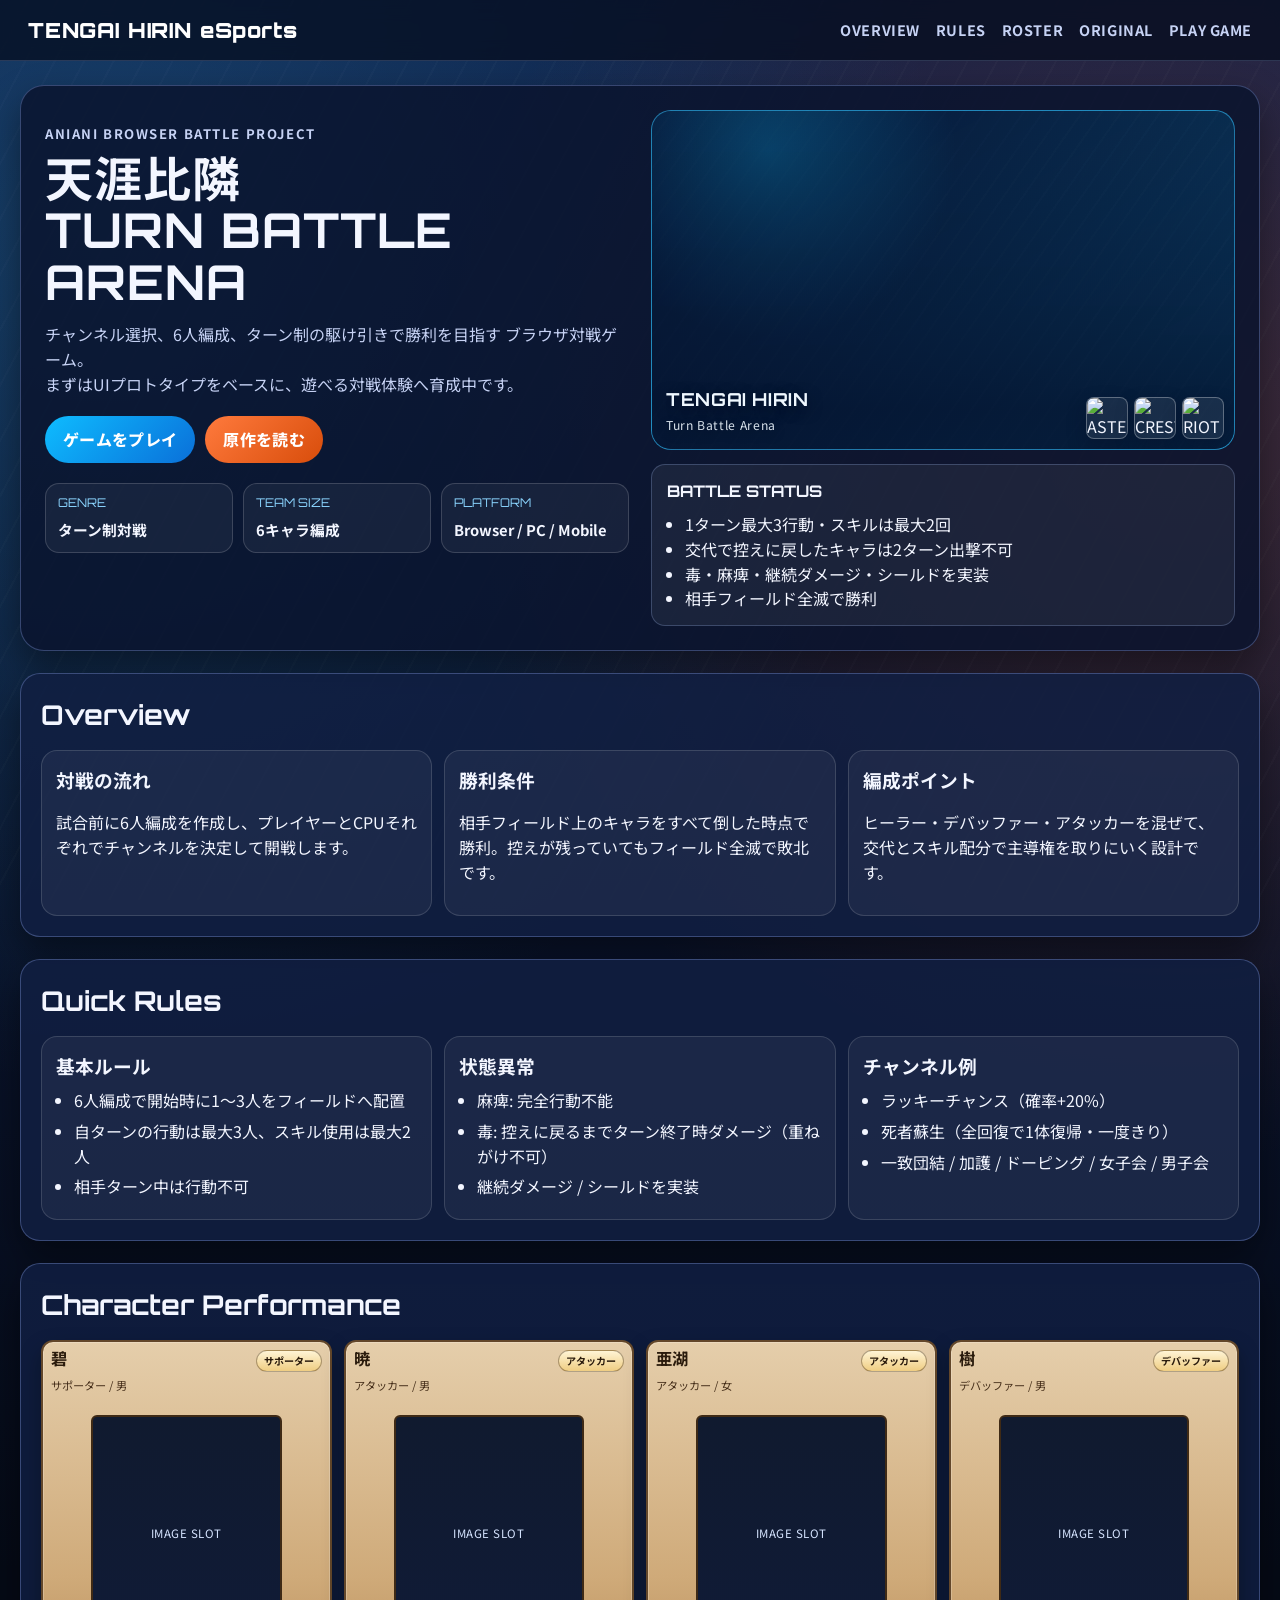
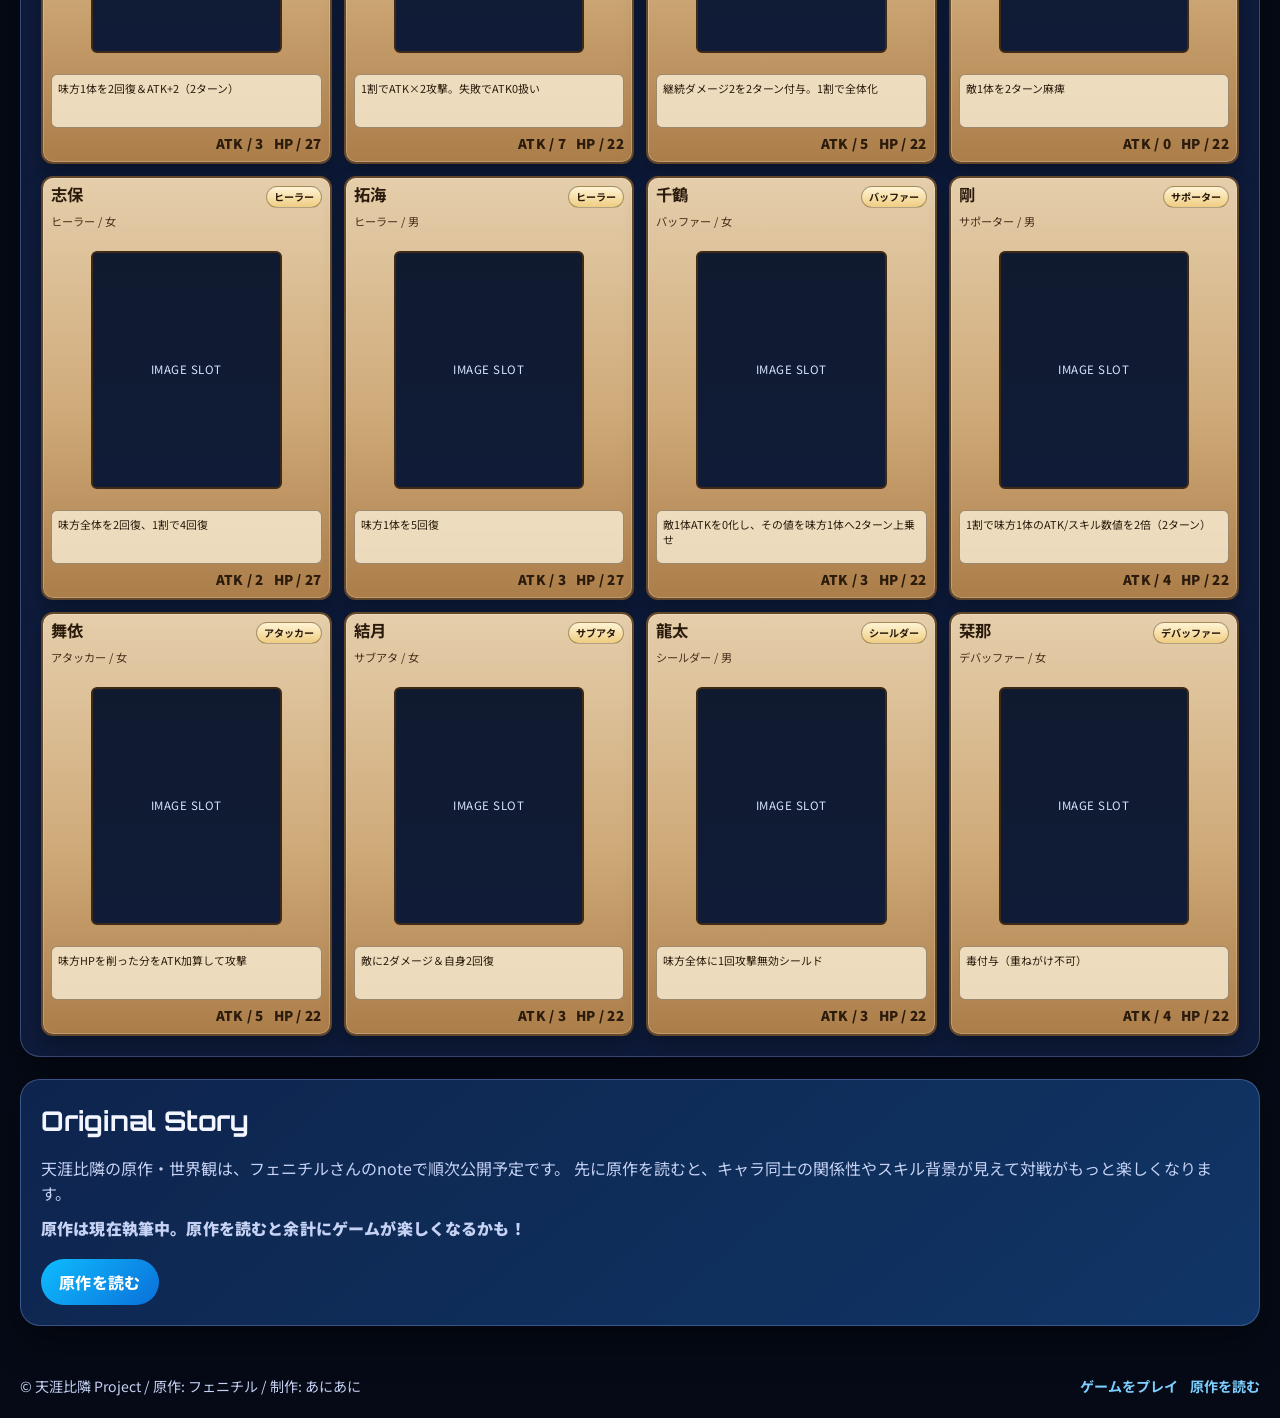
==== index.html @ b8714d67 "Add files via upload" ====
<!doctype html>
<html lang="ja">
  <head>
    <meta charset="UTF-8" />
    <meta name="viewport" content="width=device-width, initial-scale=1.0" />
    <title>天涯比隣 eSports | 公式ホームページ</title>
    <meta
      name="description"
      content="フェニチルさん原作、あにあに制作『天涯比隣』のブラウザ対戦ゲーム。ルール・キャラ性能・ゲームリンク・原作導線を掲載。"
    />
    <link rel="preconnect" href="https://fonts.googleapis.com" />
    <link rel="preconnect" href="https://fonts.gstatic.com" crossorigin />
    <link
      href="https://fonts.googleapis.com/css2?family=Orbitron:wght@500;700;900&family=Noto+Sans+JP:wght@400;500;700;900&display=swap"
      rel="stylesheet"
    />
    <link rel="stylesheet" href="home.css" />
  </head>
  <body>
    <div class="site-bg"></div>

    <header class="site-header">
      <a class="brand" href="#top">TENGAI HIRIN eSports</a>
      <nav class="main-nav">
        <a href="#overview">OVERVIEW</a>
        <a href="#rules">RULES</a>
        <a href="#roster">ROSTER</a>
        <a href="#origin">ORIGINAL</a>
        <a href="game.html">PLAY GAME</a>
      </nav>
    </header>

    <main id="top">
      <section class="hero">
        <div class="hero-copy">
          <p class="hero-kicker">ANIANI BROWSER BATTLE PROJECT</p>
          <h1>天涯比隣<br />TURN BATTLE ARENA</h1>
          <p>
            チャンネル選択、6人編成、ターン制の駆け引きで勝利を目指す
            ブラウザ対戦ゲーム。
            <br />
            まずはUIプロトタイプをベースに、遊べる対戦体験へ育成中です。
          </p>

          <div class="hero-actions">
            <a class="btn btn-main" href="game.html">ゲームをプレイ</a>
            <a class="btn btn-sub" href="https://note.com/jz_fenichil" target="_blank" rel="noopener noreferrer">原作を読む</a>
          </div>

          <dl class="quick-spec">
            <div>
              <dt>GENRE</dt>
              <dd>ターン制対戦</dd>
            </div>
            <div>
              <dt>TEAM SIZE</dt>
              <dd>6キャラ編成</dd>
            </div>
            <div>
              <dt>PLATFORM</dt>
              <dd>Browser / PC / Mobile</dd>
            </div>
          </dl>
        </div>

        <div class="hero-visual">
          <div class="hero-frame">
            <div class="hero-placeholder">KEY VISUAL SLOT</div>
          </div>
          <div class="hero-side-card">
            <h2>BATTLE STATUS</h2>
            <ul>
              <li>1ターン最大3行動・スキルは最大2回</li>
              <li>交代で控えに戻したキャラは2ターン出撃不可</li>
              <li>毒・麻痺・継続ダメージ・シールドを実装</li>
              <li>相手フィールド全滅で勝利</li>
            </ul>
          </div>
        </div>
      </section>

      <section id="overview" class="panel">
        <h2>Overview</h2>
        <div class="overview-grid">
          <article>
            <h3>対戦の流れ</h3>
            <p>試合前に6人編成を作成し、プレイヤーとCPUそれぞれでチャンネルを決定して開戦します。</p>
          </article>
          <article>
            <h3>勝利条件</h3>
            <p>相手フィールド上のキャラをすべて倒した時点で勝利。控えが残っていてもフィールド全滅で敗北です。</p>
          </article>
          <article>
            <h3>編成ポイント</h3>
            <p>ヒーラー・デバッファー・アタッカーを混ぜて、交代とスキル配分で主導権を取りにいく設計です。</p>
          </article>
        </div>
      </section>

      <section id="rules" class="panel">
        <h2>Quick Rules</h2>
        <div class="rules-grid">
          <article class="rule-card">
            <h3>基本ルール</h3>
            <ul>
              <li>6人編成で開始時に1〜3人をフィールドへ配置</li>
              <li>自ターンの行動は最大3人、スキル使用は最大2人</li>
              <li>相手ターン中は行動不可</li>
            </ul>
          </article>
          <article class="rule-card">
            <h3>状態異常</h3>
            <ul>
              <li>麻痺: 完全行動不能</li>
              <li>毒: 控えに戻るまでターン終了時ダメージ（重ねがけ不可）</li>
              <li>継続ダメージ / シールドを実装</li>
            </ul>
          </article>
          <article class="rule-card">
            <h3>チャンネル例</h3>
            <ul>
              <li>ラッキーチャンス（確率+20%）</li>
              <li>死者蘇生（全回復で1体復帰・一度きり）</li>
              <li>一致団結 / 加護 / ドーピング / 女子会 / 男子会</li>
            </ul>
          </article>
        </div>
      </section>

      <section id="roster" class="panel">
        <h2>Character Performance</h2>
        <div id="rosterGrid" class="roster-grid"></div>
      </section>

      <section id="origin" class="panel origin-panel">
        <h2>Original Story</h2>
        <p>
          天涯比隣の原作・世界観は、フェニチルさんのnoteで順次公開予定です。
          先に原作を読むと、キャラ同士の関係性やスキル背景が見えて対戦がもっと楽しくなります。
        </p>
        <p class="origin-catch">
          原作は現在執筆中。原作を読むと余計にゲームが楽しくなるかも！
        </p>
        <a class="btn btn-main origin-btn" href="https://note.com/jz_fenichil" target="_blank" rel="noopener noreferrer">原作を読む</a>
      </section>
    </main>

    <footer class="site-footer">
      <p>© 天涯比隣 Project / 原作: フェニチル / 制作: あにあに</p>
      <div>
        <a href="game.html">ゲームをプレイ</a>
        <a href="https://note.com/jz_fenichil" target="_blank" rel="noopener noreferrer">原作を読む</a>
      </div>
    </footer>

    <script src="home.js"></script>
  </body>
</html>
---- home.css ----
:root {
  --bg-0: #050a16;
  --bg-1: #0f1f48;
  --ink: #f3f6ff;
  --ink-sub: #c6d2f4;
  --line: rgba(138, 162, 228, 0.35);
  --panel: rgba(10, 20, 46, 0.84);
  --panel-2: rgba(17, 31, 66, 0.86);
  --accent: #2cc4ff;
  --accent-2: #ff6a2f;
  --shadow: 0 16px 36px rgba(0, 0, 0, 0.42);
}

* {
  box-sizing: border-box;
}

html,
body {
  margin: 0;
  padding: 0;
}

body {
  min-height: 100vh;
  color: var(--ink);
  font-family: "Noto Sans JP", "Yu Gothic", "Meiryo", sans-serif;
  line-height: 1.55;
  background:
    radial-gradient(circle at 8% 8%, rgba(58, 200, 255, 0.2), transparent 28%),
    radial-gradient(circle at 92% 14%, rgba(255, 106, 47, 0.2), transparent 26%),
    linear-gradient(180deg, var(--bg-1), var(--bg-0) 52%);
}

.site-bg {
  position: fixed;
  inset: 0;
  pointer-events: none;
  z-index: -1;
  background:
    repeating-linear-gradient(
      118deg,
      transparent 0,
      transparent 24px,
      rgba(255, 255, 255, 0.02) 24px,
      rgba(255, 255, 255, 0.02) 26px
    );
}

.site-header {
  position: sticky;
  top: 0;
  z-index: 20;
  display: flex;
  justify-content: space-between;
  align-items: center;
  gap: 16px;
  padding: 14px 28px;
  border-bottom: 1px solid rgba(173, 200, 255, 0.2);
  backdrop-filter: blur(10px);
  background: rgba(5, 12, 28, 0.72);
}

.brand {
  text-decoration: none;
  color: #ffffff;
  font-family: "Orbitron", "Noto Sans JP", sans-serif;
  font-size: 1.3rem;
  font-weight: 900;
  letter-spacing: 0.04em;
}

.main-nav {
  display: flex;
  align-items: center;
  gap: 16px;
  flex-wrap: wrap;
}

.main-nav a {
  text-decoration: none;
  color: var(--ink-sub);
  font-weight: 700;
  font-size: 0.9rem;
  letter-spacing: 0.04em;
}

.main-nav a:hover {
  color: #ffffff;
}

main {
  width: min(1240px, calc(100% - 32px));
  margin: 24px auto 50px;
  display: grid;
  gap: 22px;
}

.hero {
  border: 1px solid var(--line);
  border-radius: 24px;
  box-shadow: var(--shadow);
  background: var(--panel);
  display: grid;
  grid-template-columns: 1fr 1fr;
  gap: 22px;
  padding: 24px;
}

.hero-copy h1 {
  margin: 0;
  font-family: "Orbitron", "Noto Sans JP", sans-serif;
  font-size: clamp(1.75rem, 3.8vw, 3rem);
  letter-spacing: 0.02em;
  line-height: 1.08;
}

.hero-kicker {
  display: inline-block;
  margin-bottom: 8px;
  font-size: 0.82rem;
  font-weight: 700;
  letter-spacing: 0.12em;
  color: #8de4ff;
}

.hero-copy p {
  margin-top: 14px;
  color: var(--ink-sub);
}

.hero-actions {
  margin-top: 20px;
  display: flex;
  flex-wrap: wrap;
  gap: 10px;
}

.btn {
  text-decoration: none;
  border-radius: 999px;
  padding: 11px 18px;
  font-weight: 800;
  letter-spacing: 0.02em;
  transition: transform 0.15s ease;
}

.btn:hover {
  transform: translateY(-2px);
}

.btn-main {
  color: #fff;
  background: linear-gradient(135deg, #0ebcff, #0a70d9);
}

.btn-sub {
  color: #ffffff;
  background: linear-gradient(135deg, #ff7a3d, #d84d0b);
}

.quick-spec {
  margin: 20px 0 0;
  display: grid;
  grid-template-columns: repeat(3, minmax(0, 1fr));
  gap: 10px;
}

.quick-spec div {
  background: rgba(255, 255, 255, 0.05);
  border: 1px solid rgba(255, 255, 255, 0.16);
  border-radius: 14px;
  padding: 10px 12px;
}

.quick-spec dt {
  font-family: "Orbitron", sans-serif;
  font-size: 0.75rem;
  color: #8bd5ff;
}

.quick-spec dd {
  margin: 6px 0 0;
  font-weight: 700;
  font-size: 0.92rem;
}

.hero-visual {
  display: grid;
  gap: 14px;
}

.hero-frame {
  min-height: 340px;
  border-radius: 20px;
  position: relative;
  overflow: hidden;
  border: 1px solid rgba(53, 195, 255, 0.56);
  background:
    linear-gradient(150deg, rgba(8, 20, 52, 0.92), rgba(10, 90, 132, 0.78)),
    repeating-linear-gradient(
      125deg,
      rgba(255, 255, 255, 0.08),
      rgba(255, 255, 255, 0.08) 2px,
      transparent 2px,
      transparent 16px
    );
}

.hero-placeholder {
  height: 100%;
  position: relative;
}

.hero-stage {
  position: relative;
  width: 100%;
  height: 100%;
  overflow: hidden;
}

.hero-char {
  position: absolute;
  inset: 0;
  width: 100%;
  height: 100%;
  object-fit: cover;
  object-position: center top;
  opacity: 0;
  transform: scale(1.06);
  transition:
    opacity 0.55s ease,
    transform 2.8s ease;
}

.hero-char.is-active {
  opacity: 1;
  transform: scale(1);
}

.hero-stage-gradient {
  position: absolute;
  inset: 0;
  background:
    linear-gradient(180deg, rgba(4, 13, 40, 0.08) 0%, rgba(4, 13, 40, 0.72) 88%),
    radial-gradient(circle at 20% 12%, rgba(12, 192, 255, 0.28), transparent 34%);
}

.hero-caption {
  position: absolute;
  left: 14px;
  bottom: 14px;
  display: grid;
  gap: 3px;
  color: #eff8ff;
  letter-spacing: 0.04em;
  text-shadow: 0 4px 14px rgba(4, 10, 30, 0.5);
}

.hero-caption strong {
  font-family: "Orbitron", "Noto Sans JP", sans-serif;
  font-size: 1.12rem;
}

.hero-caption span {
  font-size: 0.76rem;
  opacity: 0.9;
}

.hero-logo-row {
  position: absolute;
  right: 10px;
  bottom: 10px;
  display: flex;
  gap: 6px;
}

.hero-logo {
  width: 42px;
  height: 42px;
  object-fit: cover;
  border-radius: 8px;
  border: 1px solid rgba(255, 255, 255, 0.3);
  background: rgba(255, 255, 255, 0.08);
  box-shadow: 0 8px 18px rgba(5, 14, 41, 0.4);
}

.hero-side-card {
  border: 1px solid rgba(171, 199, 255, 0.24);
  border-radius: 14px;
  padding: 14px 15px;
  background: rgba(255, 255, 255, 0.06);
}

.hero-side-card h2 {
  margin: 0 0 8px;
  font-size: 1rem;
  font-family: "Orbitron", "Noto Sans JP", sans-serif;
}

.hero-side-card ul {
  margin: 0;
  padding-left: 18px;
}

.panel {
  border: 1px solid var(--line);
  border-radius: 20px;
  box-shadow: var(--shadow);
  background: var(--panel-2);
  padding: 20px;
}

.panel h2 {
  margin: 0 0 14px;
  font-family: "Orbitron", "Noto Sans JP", sans-serif;
  font-size: clamp(1.15rem, 2.2vw, 1.7rem);
}

.panel-note {
  margin: 0 0 14px;
  color: #a5b8e9;
  font-size: 0.92rem;
}

.overview-grid {
  display: grid;
  grid-template-columns: repeat(3, minmax(0, 1fr));
  gap: 12px;
}

.overview-grid article,
.rule-card {
  background: rgba(255, 255, 255, 0.05);
  border: 1px solid rgba(255, 255, 255, 0.14);
  border-radius: 16px;
  padding: 14px;
}

.overview-grid h3,
.rule-card h3 {
  margin: 0 0 8px;
}

.rules-grid {
  display: grid;
  grid-template-columns: repeat(3, minmax(0, 1fr));
  gap: 12px;
}

.rule-card ul {
  margin: 0;
  padding-left: 18px;
}

.rule-card li {
  margin: 6px 0;
}

.roster-grid {
  display: grid;
  grid-template-columns: repeat(4, minmax(0, 1fr));
  gap: 12px;
}

.roster-card {
  background: linear-gradient(180deg, #e5ceab 0%, #cfaa79 56%, #ab7d49 100%);
  border: 2px solid #63472a;
  border-radius: 12px;
  box-shadow:
    inset 0 0 0 1px rgba(255, 255, 255, 0.22),
    0 10px 22px rgba(0, 0, 0, 0.28);
  padding: 8px;
  color: #2a1b0c;
  display: grid;
  gap: 5px;
}

.roster-card-header {
  display: flex;
  justify-content: space-between;
  gap: 6px;
  align-items: flex-start;
}

.roster-card-header h3 {
  margin: 0;
  font-size: 1.02rem;
  line-height: 1.1;
}

.roster-role {
  border-radius: 999px;
  border: 1px solid rgba(58, 36, 16, 0.4);
  background: linear-gradient(180deg, #fff4d5, #efcd82);
  font-size: 0.63rem;
  padding: 2px 7px;
  font-weight: 700;
  flex-shrink: 0;
}

.roster-type {
  font-size: 0.7rem;
  color: #47301b;
}

.roster-art-frame {
  border: 2px solid #3f2a15;
  border-radius: 6px;
  overflow: hidden;
  background: linear-gradient(180deg, #101a2f, #101b37);
  aspect-ratio: 4 / 5;
  display: grid;
  place-items: center;
  position: relative;
}

.roster-art-image {
  width: 100%;
  height: 100%;
  object-fit: contain;
  object-position: center;
}

.roster-art-image.is-hidden {
  display: none;
}

.roster-art-placeholder {
  position: absolute;
  inset: 0;
  display: grid;
  place-items: center;
  font-size: 0.72rem;
  color: #d6e4ff;
  letter-spacing: 0.04em;
  pointer-events: none;
}

.roster-art-frame.has-image .roster-art-placeholder {
  display: none;
}

.roster-effect {
  border-radius: 6px;
  border: 1px solid rgba(58, 36, 16, 0.45);
  background: rgba(255, 247, 225, 0.74);
  padding: 6px;
  font-size: 0.68rem;
  line-height: 1.35;
  min-height: 54px;
}

.roster-effect p {
  margin: 0;
}

.roster-stats {
  display: flex;
  justify-content: flex-end;
  gap: 10px;
  font-size: 0.84rem;
  font-weight: 900;
  letter-spacing: 0.02em;
}

.origin-panel {
  background:
    linear-gradient(140deg, rgba(15, 40, 84, 0.85), rgba(18, 61, 116, 0.82)),
    var(--panel);
}

.origin-panel p {
  margin: 0 0 10px;
  color: var(--ink-sub);
}

.origin-catch {
  font-weight: 900;
  color: #7ae1ff;
  letter-spacing: 0.01em;
}

.origin-btn {
  margin-top: 8px;
  display: inline-block;
}

.site-footer {
  margin: 0 auto 20px;
  width: min(1240px, calc(100% - 32px));
  display: flex;
  justify-content: space-between;
  align-items: center;
  gap: 14px;
  flex-wrap: wrap;
  color: var(--ink-sub);
  font-size: 0.88rem;
}

.site-footer p {
  margin: 0;
}

.site-footer div {
  display: flex;
  gap: 12px;
}

.site-footer a {
  color: #7ccfff;
  text-decoration: none;
  font-weight: 700;
}

.site-footer a:hover {
  text-decoration: underline;
}

@media (max-width: 1080px) {
  .hero {
    grid-template-columns: 1fr;
  }

  .quick-spec {
    grid-template-columns: 1fr;
  }

  .overview-grid,
  .rules-grid {
    grid-template-columns: 1fr;
  }

  .roster-grid {
    grid-template-columns: repeat(2, minmax(0, 1fr));
  }
}

@media (max-width: 640px) {
  .site-header {
    padding: 12px 14px;
  }

  .brand {
    font-size: 1.02rem;
  }

  .main-nav {
    gap: 10px;
  }

  .main-nav a {
    font-size: 0.8rem;
  }

  main {
    width: calc(100% - 20px);
    margin-top: 14px;
  }

  .hero,
  .panel {
    padding: 14px;
    border-radius: 14px;
  }

  .hero-frame {
    min-height: 220px;
  }

  .hero-caption strong {
    font-size: 0.92rem;
  }

  .hero-caption span {
    font-size: 0.68rem;
  }

  .hero-logo {
    width: 34px;
    height: 34px;
  }

  .roster-grid {
    grid-template-columns: 1fr;
  }

  .site-footer {
    width: calc(100% - 20px);
  }
}
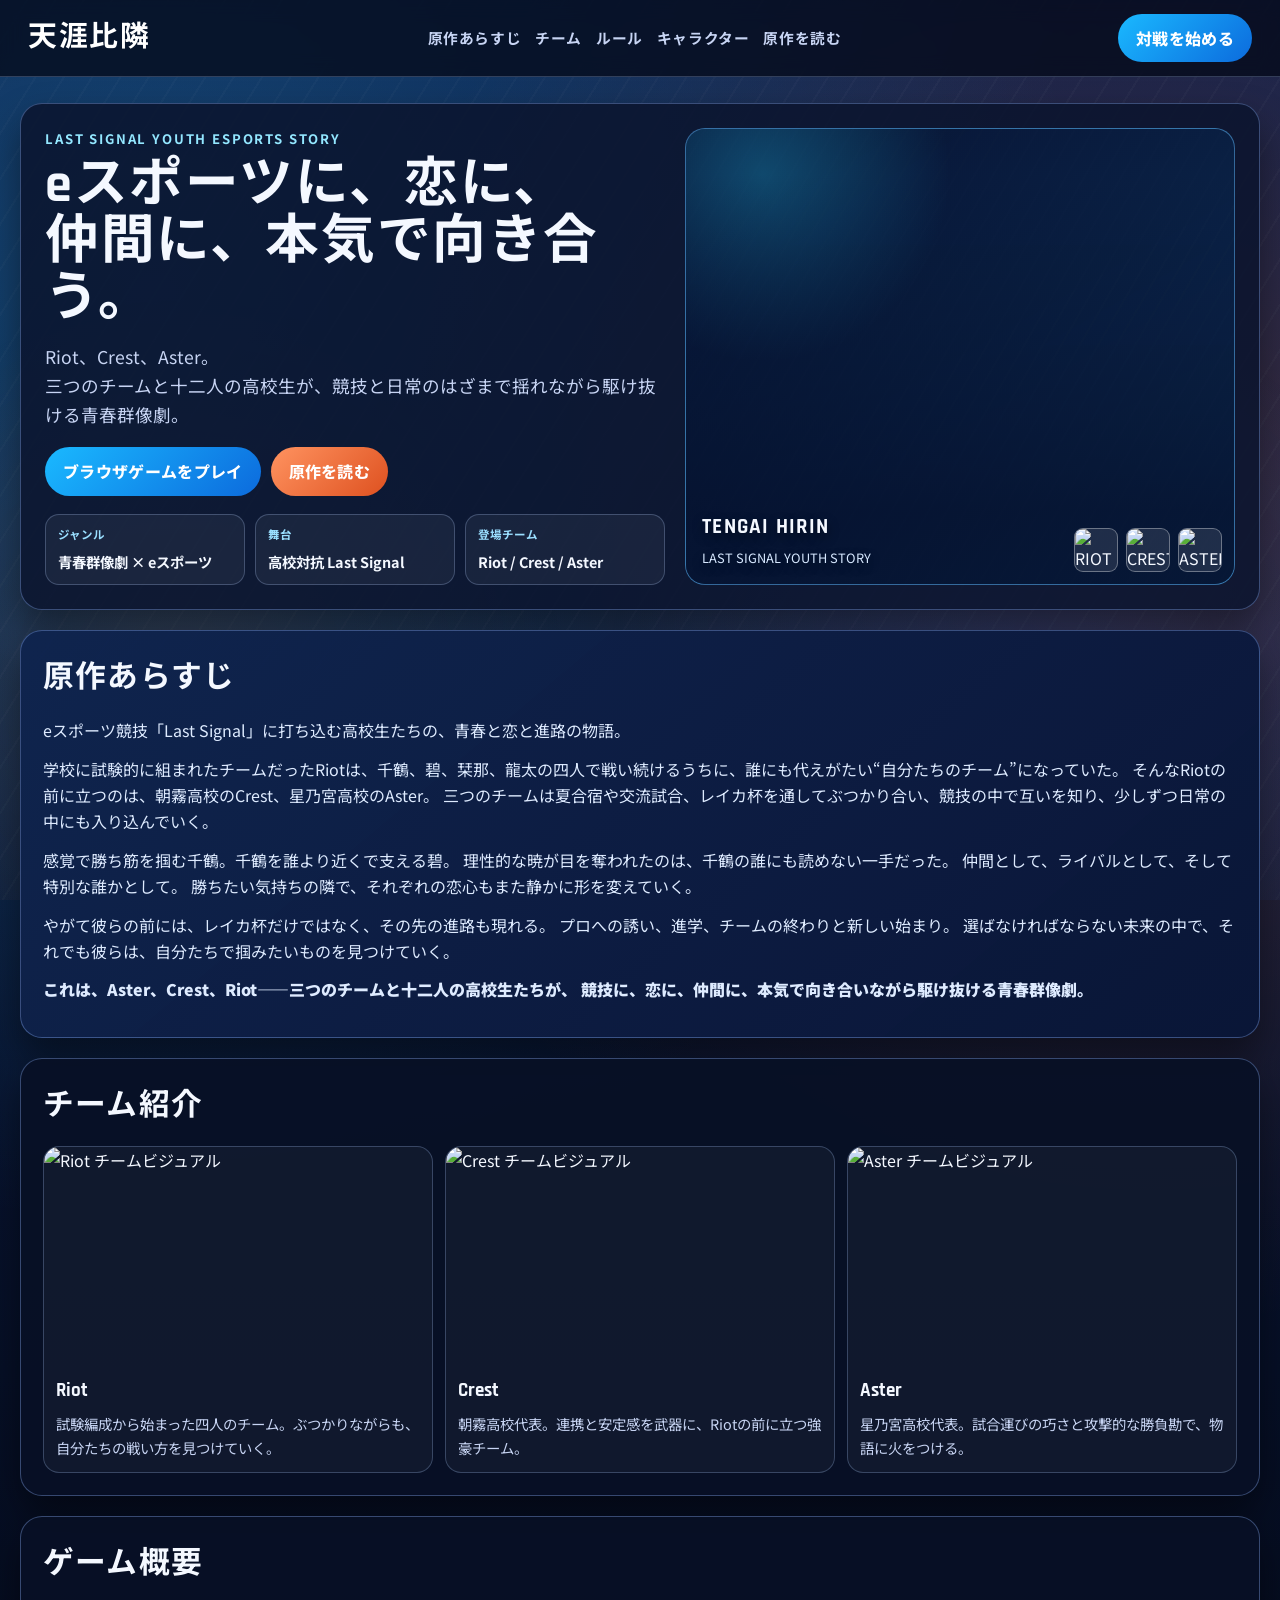
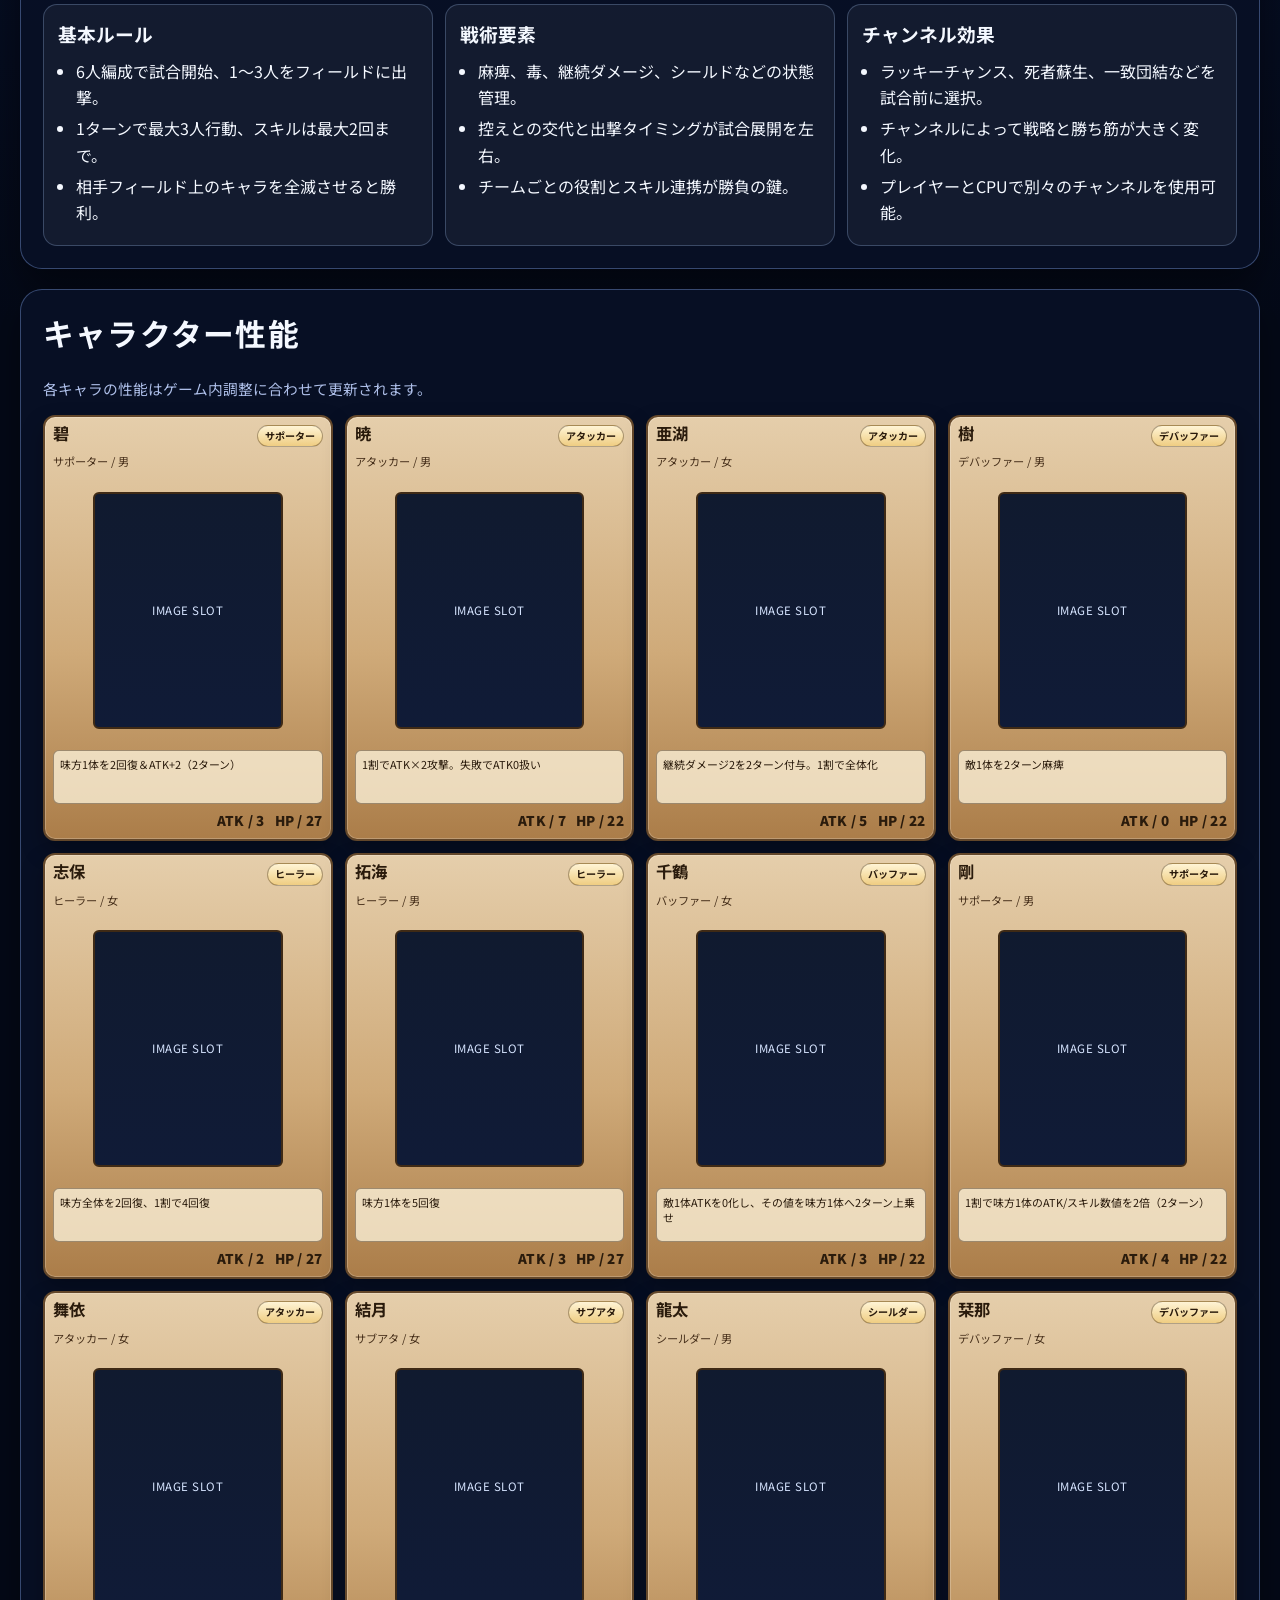
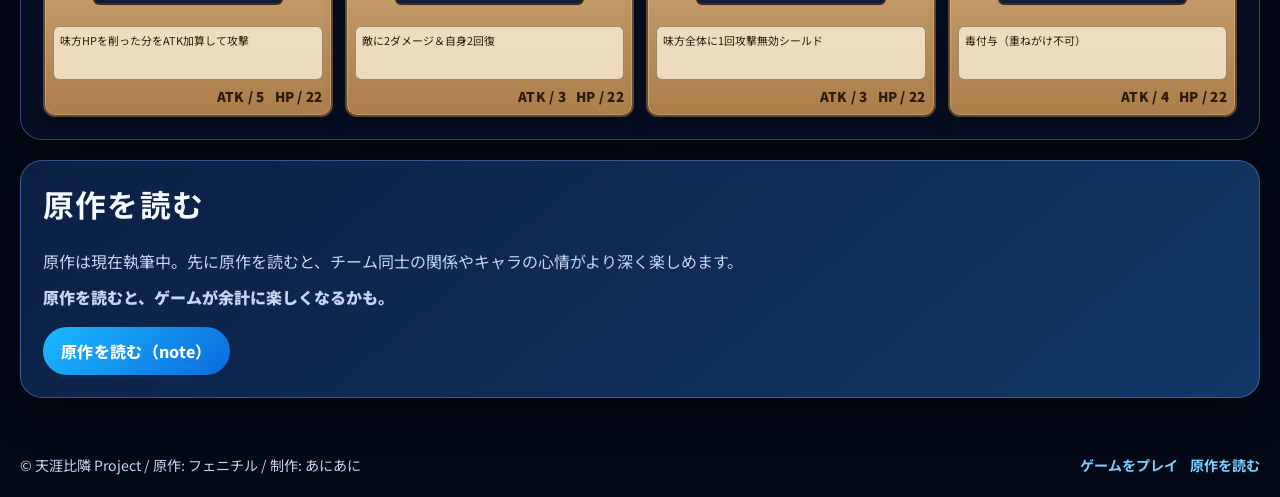
==== commit 012a28e8: "Add files via upload" ====
--- a/index.html
+++ b/index.html
@@ -3,62 +3,65 @@
   <head>
     <meta charset="UTF-8" />
     <meta name="viewport" content="width=device-width, initial-scale=1.0" />
-    <title>天涯比隣 eSports | 公式ホームページ</title>
+    <title>天涯比隣 | Last Signal 青春群像劇</title>
     <meta
       name="description"
-      content="フェニチルさん原作、あにあに制作『天涯比隣』のブラウザ対戦ゲーム。ルール・キャラ性能・ゲームリンク・原作導線を掲載。"
+      content="eスポーツ競技『Last Signal』に挑む高校生たちの青春群像劇『天涯比隣』公式ページ。原作あらすじ・チーム紹介・キャラクター性能・ゲームへの導線を掲載。"
     />
     <link rel="preconnect" href="https://fonts.googleapis.com" />
     <link rel="preconnect" href="https://fonts.gstatic.com" crossorigin />
     <link
-      href="https://fonts.googleapis.com/css2?family=Orbitron:wght@500;700;900&family=Noto+Sans+JP:wght@400;500;700;900&display=swap"
+      href="https://fonts.googleapis.com/css2?family=Rajdhani:wght@500;700&family=Noto+Sans+JP:wght@400;500;700;900&display=swap"
       rel="stylesheet"
     />
     <link rel="stylesheet" href="home.css" />
   </head>
   <body>
-    <div class="site-bg"></div>
+    <div class="site-bg" aria-hidden="true"></div>
+    <div class="site-glow" aria-hidden="true"></div>
 
     <header class="site-header">
-      <a class="brand" href="#top">TENGAI HIRIN eSports</a>
+      <a class="brand" href="#top">天涯比隣</a>
       <nav class="main-nav">
-        <a href="#overview">OVERVIEW</a>
-        <a href="#rules">RULES</a>
-        <a href="#roster">ROSTER</a>
-        <a href="#origin">ORIGINAL</a>
-        <a href="game.html">PLAY GAME</a>
+        <a href="#synopsis">原作あらすじ</a>
+        <a href="#teams">チーム</a>
+        <a href="#rules">ルール</a>
+        <a href="#characters">キャラクター</a>
+        <a href="#origin">原作を読む</a>
       </nav>
+      <div class="header-actions">
+        <a class="btn btn-main" href="game.html">対戦を始める</a>
+      </div>
     </header>
 
     <main id="top">
       <section class="hero">
         <div class="hero-copy">
-          <p class="hero-kicker">ANIANI BROWSER BATTLE PROJECT</p>
-          <h1>天涯比隣<br />TURN BATTLE ARENA</h1>
-          <p>
-            チャンネル選択、6人編成、ターン制の駆け引きで勝利を目指す
-            ブラウザ対戦ゲーム。
-            <br />
-            まずはUIプロトタイプをベースに、遊べる対戦体験へ育成中です。
+          <p class="hero-kicker">LAST SIGNAL YOUTH ESPORTS STORY</p>
+          <h1>
+            eスポーツに、恋に、<br />
+            仲間に、本気で向き合う。
+          </h1>
+          <p class="hero-lead">
+            Riot、Crest、Aster。<br />
+            三つのチームと十二人の高校生が、競技と日常のはざまで揺れながら駆け抜ける青春群像劇。
           </p>
-
           <div class="hero-actions">
-            <a class="btn btn-main" href="game.html">ゲームをプレイ</a>
-            <a class="btn btn-sub" href="https://note.com/jz_fenichil" target="_blank" rel="noopener noreferrer">原作を読む</a>
+            <a class="btn btn-main" href="game.html">ブラウザゲームをプレイ</a>
+            <a class="btn btn-sub" href="#origin">原作を読む</a>
           </div>
-
           <dl class="quick-spec">
             <div>
-              <dt>GENRE</dt>
-              <dd>ターン制対戦</dd>
+              <dt>ジャンル</dt>
+              <dd>青春群像劇 × eスポーツ</dd>
             </div>
             <div>
-              <dt>TEAM SIZE</dt>
-              <dd>6キャラ編成</dd>
+              <dt>舞台</dt>
+              <dd>高校対抗 Last Signal</dd>
             </div>
             <div>
-              <dt>PLATFORM</dt>
-              <dd>Browser / PC / Mobile</dd>
+              <dt>登場チーム</dt>
+              <dd>Riot / Crest / Aster</dd>
             </div>
           </dl>
         </div>
@@ -67,81 +70,102 @@
           <div class="hero-frame">
             <div class="hero-placeholder">KEY VISUAL SLOT</div>
           </div>
-          <div class="hero-side-card">
-            <h2>BATTLE STATUS</h2>
-            <ul>
-              <li>1ターン最大3行動・スキルは最大2回</li>
-              <li>交代で控えに戻したキャラは2ターン出撃不可</li>
-              <li>毒・麻痺・継続ダメージ・シールドを実装</li>
-              <li>相手フィールド全滅で勝利</li>
-            </ul>
-          </div>
         </div>
       </section>
 
-      <section id="overview" class="panel">
-        <h2>Overview</h2>
-        <div class="overview-grid">
-          <article>
-            <h3>対戦の流れ</h3>
-            <p>試合前に6人編成を作成し、プレイヤーとCPUそれぞれでチャンネルを決定して開戦します。</p>
+      <section id="synopsis" class="panel synopsis-panel">
+        <h2>原作あらすじ</h2>
+        <p>
+          eスポーツ競技「Last Signal」に打ち込む高校生たちの、青春と恋と進路の物語。
+        </p>
+        <p>
+          学校に試験的に組まれたチームだったRiotは、千鶴、碧、栞那、龍太の四人で戦い続けるうちに、誰にも代えがたい“自分たちのチーム”になっていた。
+          そんなRiotの前に立つのは、朝霧高校のCrest、星乃宮高校のAster。
+          三つのチームは夏合宿や交流試合、レイカ杯を通してぶつかり合い、競技の中で互いを知り、少しずつ日常の中にも入り込んでいく。
+        </p>
+        <p>
+          感覚で勝ち筋を掴む千鶴。千鶴を誰より近くで支える碧。
+          理性的な暁が目を奪われたのは、千鶴の誰にも読めない一手だった。
+          仲間として、ライバルとして、そして特別な誰かとして。
+          勝ちたい気持ちの隣で、それぞれの恋心もまた静かに形を変えていく。
+        </p>
+        <p>
+          やがて彼らの前には、レイカ杯だけではなく、その先の進路も現れる。
+          プロへの誘い、進学、チームの終わりと新しい始まり。
+          選ばなければならない未来の中で、それでも彼らは、自分たちで掴みたいものを見つけていく。
+        </p>
+        <p class="synopsis-catch">
+          これは、Aster、Crest、Riot――三つのチームと十二人の高校生たちが、
+          競技に、恋に、仲間に、本気で向き合いながら駆け抜ける青春群像劇。
+        </p>
+      </section>
+
+      <section id="teams" class="panel">
+        <h2>チーム紹介</h2>
+        <div class="team-grid">
+          <article class="team-card">
+            <img src="assets/イラスト/RIOT.png" alt="Riot チームビジュアル" />
+            <h3>Riot</h3>
+            <p>試験編成から始まった四人のチーム。ぶつかりながらも、自分たちの戦い方を見つけていく。</p>
           </article>
-          <article>
-            <h3>勝利条件</h3>
-            <p>相手フィールド上のキャラをすべて倒した時点で勝利。控えが残っていてもフィールド全滅で敗北です。</p>
+          <article class="team-card">
+            <img src="assets/イラスト/CREST.png" alt="Crest チームビジュアル" />
+            <h3>Crest</h3>
+            <p>朝霧高校代表。連携と安定感を武器に、Riotの前に立つ強豪チーム。</p>
           </article>
-          <article>
-            <h3>編成ポイント</h3>
-            <p>ヒーラー・デバッファー・アタッカーを混ぜて、交代とスキル配分で主導権を取りにいく設計です。</p>
+          <article class="team-card">
+            <img src="assets/イラスト/ASTER.png" alt="Aster チームビジュアル" />
+            <h3>Aster</h3>
+            <p>星乃宮高校代表。試合運びの巧さと攻撃的な勝負勘で、物語に火をつける。</p>
           </article>
         </div>
       </section>
 
       <section id="rules" class="panel">
-        <h2>Quick Rules</h2>
+        <h2>ゲーム概要</h2>
         <div class="rules-grid">
           <article class="rule-card">
             <h3>基本ルール</h3>
             <ul>
-              <li>6人編成で開始時に1〜3人をフィールドへ配置</li>
-              <li>自ターンの行動は最大3人、スキル使用は最大2人</li>
-              <li>相手ターン中は行動不可</li>
+              <li>6人編成で試合開始、1〜3人をフィールドに出撃。</li>
+              <li>1ターンで最大3人行動、スキルは最大2回まで。</li>
+              <li>相手フィールド上のキャラを全滅させると勝利。</li>
             </ul>
           </article>
           <article class="rule-card">
-            <h3>状態異常</h3>
+            <h3>戦術要素</h3>
             <ul>
-              <li>麻痺: 完全行動不能</li>
-              <li>毒: 控えに戻るまでターン終了時ダメージ（重ねがけ不可）</li>
-              <li>継続ダメージ / シールドを実装</li>
+              <li>麻痺、毒、継続ダメージ、シールドなどの状態管理。</li>
+              <li>控えとの交代と出撃タイミングが試合展開を左右。</li>
+              <li>チームごとの役割とスキル連携が勝負の鍵。</li>
             </ul>
           </article>
           <article class="rule-card">
-            <h3>チャンネル例</h3>
+            <h3>チャンネル効果</h3>
             <ul>
-              <li>ラッキーチャンス（確率+20%）</li>
-              <li>死者蘇生（全回復で1体復帰・一度きり）</li>
-              <li>一致団結 / 加護 / ドーピング / 女子会 / 男子会</li>
+              <li>ラッキーチャンス、死者蘇生、一致団結などを試合前に選択。</li>
+              <li>チャンネルによって戦略と勝ち筋が大きく変化。</li>
+              <li>プレイヤーとCPUで別々のチャンネルを使用可能。</li>
             </ul>
           </article>
         </div>
       </section>
 
-      <section id="roster" class="panel">
-        <h2>Character Performance</h2>
+      <section id="characters" class="panel">
+        <h2>キャラクター性能</h2>
+        <p class="panel-note">各キャラの性能はゲーム内調整に合わせて更新されます。</p>
         <div id="rosterGrid" class="roster-grid"></div>
       </section>
 
       <section id="origin" class="panel origin-panel">
-        <h2>Original Story</h2>
+        <h2>原作を読む</h2>
         <p>
-          天涯比隣の原作・世界観は、フェニチルさんのnoteで順次公開予定です。
-          先に原作を読むと、キャラ同士の関係性やスキル背景が見えて対戦がもっと楽しくなります。
+          原作は現在執筆中。先に原作を読むと、チーム同士の関係やキャラの心情がより深く楽しめます。
         </p>
-        <p class="origin-catch">
-          原作は現在執筆中。原作を読むと余計にゲームが楽しくなるかも！
-        </p>
-        <a class="btn btn-main origin-btn" href="https://note.com/jz_fenichil" target="_blank" rel="noopener noreferrer">原作を読む</a>
+        <p class="origin-catch">原作を読むと、ゲームが余計に楽しくなるかも。</p>
+        <a class="btn btn-main origin-btn" href="https://note.com/jz_fenichil" target="_blank" rel="noopener noreferrer">
+          原作を読む（note）
+        </a>
       </section>
     </main>
 
--- a/home.css
+++ b/home.css
@@ -1,14 +1,14 @@
 :root {
-  --bg-0: #050a16;
-  --bg-1: #0f1f48;
-  --ink: #f3f6ff;
-  --ink-sub: #c6d2f4;
-  --line: rgba(138, 162, 228, 0.35);
-  --panel: rgba(10, 20, 46, 0.84);
-  --panel-2: rgba(17, 31, 66, 0.86);
-  --accent: #2cc4ff;
-  --accent-2: #ff6a2f;
-  --shadow: 0 16px 36px rgba(0, 0, 0, 0.42);
+  --bg-0: #040917;
+  --bg-1: #0b1e4b;
+  --ink: #f4f8ff;
+  --ink-sub: #c7d4f3;
+  --line: rgba(145, 180, 255, 0.35);
+  --panel: rgba(11, 20, 46, 0.86);
+  --panel-strong: rgba(8, 16, 38, 0.94);
+  --accent: #38c8ff;
+  --accent-2: #ff7d4a;
+  --shadow: 0 18px 36px rgba(0, 0, 0, 0.42);
 }
 
 * {
@@ -23,65 +23,75 @@
 
 body {
   min-height: 100vh;
+  font-family: "Noto Sans JP", sans-serif;
   color: var(--ink);
-  font-family: "Noto Sans JP", "Yu Gothic", "Meiryo", sans-serif;
-  line-height: 1.55;
+  line-height: 1.65;
   background:
-    radial-gradient(circle at 8% 8%, rgba(58, 200, 255, 0.2), transparent 28%),
-    radial-gradient(circle at 92% 14%, rgba(255, 106, 47, 0.2), transparent 26%),
+    radial-gradient(circle at 12% 8%, rgba(56, 200, 255, 0.24), transparent 26%),
+    radial-gradient(circle at 90% 14%, rgba(255, 125, 74, 0.2), transparent 24%),
     linear-gradient(180deg, var(--bg-1), var(--bg-0) 52%);
 }
 
 .site-bg {
+  position: fixed;
+  inset: 0;
+  pointer-events: none;
+  z-index: -2;
+  background:
+    repeating-linear-gradient(
+      122deg,
+      transparent 0,
+      transparent 22px,
+      rgba(255, 255, 255, 0.025) 22px,
+      rgba(255, 255, 255, 0.025) 24px
+    );
+}
+
+.site-glow {
   position: fixed;
   inset: 0;
   pointer-events: none;
   z-index: -1;
   background:
-    repeating-linear-gradient(
-      118deg,
-      transparent 0,
-      transparent 24px,
-      rgba(255, 255, 255, 0.02) 24px,
-      rgba(255, 255, 255, 0.02) 26px
-    );
+    radial-gradient(circle at 80% 80%, rgba(40, 122, 255, 0.2), transparent 34%),
+    radial-gradient(circle at 14% 76%, rgba(255, 134, 64, 0.14), transparent 30%);
 }
 
 .site-header {
   position: sticky;
   top: 0;
-  z-index: 20;
-  display: flex;
+  z-index: 30;
+  display: flex;
+  align-items: center;
   justify-content: space-between;
-  align-items: center;
   gap: 16px;
   padding: 14px 28px;
-  border-bottom: 1px solid rgba(173, 200, 255, 0.2);
+  border-bottom: 1px solid rgba(184, 207, 255, 0.24);
   backdrop-filter: blur(10px);
-  background: rgba(5, 12, 28, 0.72);
+  background: rgba(4, 10, 26, 0.76);
 }
 
 .brand {
   text-decoration: none;
   color: #ffffff;
-  font-family: "Orbitron", "Noto Sans JP", sans-serif;
-  font-size: 1.3rem;
-  font-weight: 900;
-  letter-spacing: 0.04em;
+  font-family: "Rajdhani", "Noto Sans JP", sans-serif;
+  font-size: 1.8rem;
+  font-weight: 700;
+  letter-spacing: 0.06em;
 }
 
 .main-nav {
   display: flex;
   align-items: center;
-  gap: 16px;
+  gap: 14px;
   flex-wrap: wrap;
 }
 
 .main-nav a {
+  color: var(--ink-sub);
   text-decoration: none;
-  color: var(--ink-sub);
+  font-size: 0.92rem;
   font-weight: 700;
-  font-size: 0.9rem;
   letter-spacing: 0.04em;
 }
 
@@ -89,58 +99,68 @@
   color: #ffffff;
 }
 
+.header-actions {
+  display: flex;
+  align-items: center;
+}
+
 main {
   width: min(1240px, calc(100% - 32px));
-  margin: 24px auto 50px;
-  display: grid;
-  gap: 22px;
+  margin: 26px auto 56px;
+  display: grid;
+  gap: 20px;
+}
+
+.hero,
+.panel {
+  border-radius: 22px;
+  border: 1px solid var(--line);
+  box-shadow: var(--shadow);
 }
 
 .hero {
-  border: 1px solid var(--line);
-  border-radius: 24px;
-  box-shadow: var(--shadow);
   background: var(--panel);
   display: grid;
-  grid-template-columns: 1fr 1fr;
-  gap: 22px;
+  grid-template-columns: 1.06fr 0.94fr;
+  gap: 20px;
   padding: 24px;
+}
+
+.hero-kicker {
+  margin: 0 0 8px;
+  font-size: 0.82rem;
+  letter-spacing: 0.14em;
+  color: #93e7ff;
+  font-weight: 700;
 }
 
 .hero-copy h1 {
   margin: 0;
-  font-family: "Orbitron", "Noto Sans JP", sans-serif;
-  font-size: clamp(1.75rem, 3.8vw, 3rem);
-  letter-spacing: 0.02em;
-  line-height: 1.08;
-}
-
-.hero-kicker {
-  display: inline-block;
-  margin-bottom: 8px;
-  font-size: 0.82rem;
-  font-weight: 700;
-  letter-spacing: 0.12em;
-  color: #8de4ff;
-}
-
-.hero-copy p {
+  font-family: "Rajdhani", "Noto Sans JP", sans-serif;
+  font-size: clamp(2rem, 4.2vw, 3.35rem);
+  line-height: 1.06;
+  letter-spacing: 0.03em;
+}
+
+.hero-lead {
   margin-top: 14px;
   color: var(--ink-sub);
+  font-size: clamp(0.98rem, 1.4vw, 1.1rem);
 }
 
 .hero-actions {
-  margin-top: 20px;
+  margin-top: 18px;
   display: flex;
   flex-wrap: wrap;
   gap: 10px;
 }
 
 .btn {
-  text-decoration: none;
+  border: none;
   border-radius: 999px;
   padding: 11px 18px;
   font-weight: 800;
+  text-decoration: none;
   letter-spacing: 0.02em;
   transition: transform 0.15s ease;
 }
@@ -151,63 +171,62 @@
 
 .btn-main {
   color: #fff;
-  background: linear-gradient(135deg, #0ebcff, #0a70d9);
+  background: linear-gradient(135deg, #1ab9ff, #0c6bdd);
 }
 
 .btn-sub {
-  color: #ffffff;
-  background: linear-gradient(135deg, #ff7a3d, #d84d0b);
+  color: #fff;
+  background: linear-gradient(135deg, #ff9360, #de5120);
 }
 
 .quick-spec {
-  margin: 20px 0 0;
+  margin: 18px 0 0;
   display: grid;
   grid-template-columns: repeat(3, minmax(0, 1fr));
   gap: 10px;
 }
 
 .quick-spec div {
+  border-radius: 14px;
+  border: 1px solid rgba(183, 210, 255, 0.26);
   background: rgba(255, 255, 255, 0.05);
-  border: 1px solid rgba(255, 255, 255, 0.16);
-  border-radius: 14px;
   padding: 10px 12px;
 }
 
 .quick-spec dt {
-  font-family: "Orbitron", sans-serif;
-  font-size: 0.75rem;
-  color: #8bd5ff;
+  font-size: 0.72rem;
+  color: #9adfff;
+  font-weight: 700;
 }
 
 .quick-spec dd {
   margin: 6px 0 0;
   font-weight: 700;
-  font-size: 0.92rem;
+  font-size: 0.9rem;
 }
 
 .hero-visual {
   display: grid;
-  gap: 14px;
 }
 
 .hero-frame {
-  min-height: 340px;
   border-radius: 20px;
-  position: relative;
+  border: 1px solid rgba(96, 187, 255, 0.5);
+  min-height: 420px;
   overflow: hidden;
-  border: 1px solid rgba(53, 195, 255, 0.56);
   background:
-    linear-gradient(150deg, rgba(8, 20, 52, 0.92), rgba(10, 90, 132, 0.78)),
+    linear-gradient(150deg, rgba(8, 20, 52, 0.94), rgba(14, 53, 94, 0.86)),
     repeating-linear-gradient(
-      125deg,
-      rgba(255, 255, 255, 0.08),
-      rgba(255, 255, 255, 0.08) 2px,
+      120deg,
+      rgba(255, 255, 255, 0.06),
+      rgba(255, 255, 255, 0.06) 2px,
       transparent 2px,
       transparent 16px
     );
 }
 
 .hero-placeholder {
+  width: 100%;
   height: 100%;
   position: relative;
 }
@@ -225,7 +244,7 @@
   width: 100%;
   height: 100%;
   object-fit: cover;
-  object-position: center top;
+  object-position: center;
   opacity: 0;
   transform: scale(1.06);
   transition:
@@ -242,110 +261,129 @@
   position: absolute;
   inset: 0;
   background:
-    linear-gradient(180deg, rgba(4, 13, 40, 0.08) 0%, rgba(4, 13, 40, 0.72) 88%),
-    radial-gradient(circle at 20% 12%, rgba(12, 192, 255, 0.28), transparent 34%);
+    linear-gradient(180deg, rgba(4, 14, 42, 0.02) 10%, rgba(4, 14, 42, 0.72) 84%),
+    radial-gradient(circle at 14% 10%, rgba(35, 205, 255, 0.28), transparent 30%);
 }
 
 .hero-caption {
   position: absolute;
-  left: 14px;
-  bottom: 14px;
-  display: grid;
-  gap: 3px;
-  color: #eff8ff;
-  letter-spacing: 0.04em;
-  text-shadow: 0 4px 14px rgba(4, 10, 30, 0.5);
+  left: 16px;
+  bottom: 16px;
+  display: grid;
+  gap: 2px;
+  text-shadow: 0 4px 12px rgba(0, 0, 0, 0.45);
 }
 
 .hero-caption strong {
-  font-family: "Orbitron", "Noto Sans JP", sans-serif;
-  font-size: 1.12rem;
+  font-family: "Rajdhani", "Noto Sans JP", sans-serif;
+  font-size: 1.3rem;
+  letter-spacing: 0.06em;
 }
 
 .hero-caption span {
-  font-size: 0.76rem;
-  opacity: 0.9;
+  font-size: 0.8rem;
+  color: #d7e8ff;
 }
 
 .hero-logo-row {
   position: absolute;
-  right: 10px;
-  bottom: 10px;
-  display: flex;
-  gap: 6px;
+  right: 12px;
+  bottom: 12px;
+  display: flex;
+  gap: 8px;
 }
 
 .hero-logo {
-  width: 42px;
-  height: 42px;
+  width: 44px;
+  height: 44px;
+  border-radius: 9px;
   object-fit: cover;
-  border-radius: 8px;
-  border: 1px solid rgba(255, 255, 255, 0.3);
-  background: rgba(255, 255, 255, 0.08);
-  box-shadow: 0 8px 18px rgba(5, 14, 41, 0.4);
-}
-
-.hero-side-card {
-  border: 1px solid rgba(171, 199, 255, 0.24);
-  border-radius: 14px;
-  padding: 14px 15px;
-  background: rgba(255, 255, 255, 0.06);
-}
-
-.hero-side-card h2 {
-  margin: 0 0 8px;
-  font-size: 1rem;
-  font-family: "Orbitron", "Noto Sans JP", sans-serif;
-}
-
-.hero-side-card ul {
-  margin: 0;
-  padding-left: 18px;
+  border: 1px solid rgba(255, 255, 255, 0.34);
+  background: rgba(255, 255, 255, 0.1);
 }
 
 .panel {
-  border: 1px solid var(--line);
-  border-radius: 20px;
-  box-shadow: var(--shadow);
-  background: var(--panel-2);
-  padding: 20px;
+  background: var(--panel-strong);
+  padding: 22px;
 }
 
 .panel h2 {
   margin: 0 0 14px;
-  font-family: "Orbitron", "Noto Sans JP", sans-serif;
-  font-size: clamp(1.15rem, 2.2vw, 1.7rem);
+  font-family: "Rajdhani", "Noto Sans JP", sans-serif;
+  font-size: clamp(1.6rem, 2.4vw, 2.1rem);
+  letter-spacing: 0.04em;
 }
 
 .panel-note {
   margin: 0 0 14px;
-  color: #a5b8e9;
+  color: #adbee8;
   font-size: 0.92rem;
 }
 
-.overview-grid {
+.synopsis-panel {
+  background:
+    linear-gradient(140deg, rgba(16, 39, 84, 0.88), rgba(10, 22, 56, 0.94)),
+    var(--panel-strong);
+}
+
+.synopsis-panel p {
+  margin: 0 0 12px;
+  color: #deebff;
+}
+
+.synopsis-catch {
+  margin-top: 4px;
+  font-weight: 900;
+  color: #86e3ff;
+}
+
+.team-grid {
   display: grid;
   grid-template-columns: repeat(3, minmax(0, 1fr));
   gap: 12px;
 }
 
-.overview-grid article,
+.team-card {
+  border-radius: 16px;
+  border: 1px solid rgba(171, 205, 255, 0.26);
+  background: rgba(255, 255, 255, 0.04);
+  overflow: hidden;
+}
+
+.team-card img {
+  width: 100%;
+  aspect-ratio: 16 / 9;
+  object-fit: cover;
+  display: block;
+}
+
+.team-card h3 {
+  margin: 10px 12px 6px;
+  font-size: 1.2rem;
+  font-family: "Rajdhani", "Noto Sans JP", sans-serif;
+}
+
+.team-card p {
+  margin: 0 12px 12px;
+  color: var(--ink-sub);
+  font-size: 0.9rem;
+}
+
+.rules-grid {
+  display: grid;
+  grid-template-columns: repeat(3, minmax(0, 1fr));
+  gap: 12px;
+}
+
 .rule-card {
+  border-radius: 14px;
+  border: 1px solid rgba(171, 205, 255, 0.26);
   background: rgba(255, 255, 255, 0.05);
-  border: 1px solid rgba(255, 255, 255, 0.14);
-  border-radius: 16px;
   padding: 14px;
 }
 
-.overview-grid h3,
 .rule-card h3 {
   margin: 0 0 8px;
-}
-
-.rules-grid {
-  display: grid;
-  grid-template-columns: repeat(3, minmax(0, 1fr));
-  gap: 12px;
 }
 
 .rule-card ul {
@@ -354,7 +392,7 @@
 }
 
 .rule-card li {
-  margin: 6px 0;
+  margin: 5px 0;
 }
 
 .roster-grid {
@@ -466,8 +504,8 @@
 
 .origin-panel {
   background:
-    linear-gradient(140deg, rgba(15, 40, 84, 0.85), rgba(18, 61, 116, 0.82)),
-    var(--panel);
+    linear-gradient(140deg, rgba(12, 34, 73, 0.86), rgba(20, 64, 118, 0.82)),
+    var(--panel-strong);
 }
 
 .origin-panel p {
@@ -478,12 +516,11 @@
 .origin-catch {
   font-weight: 900;
   color: #7ae1ff;
-  letter-spacing: 0.01em;
 }
 
 .origin-btn {
-  margin-top: 8px;
   display: inline-block;
+  margin-top: 6px;
 }
 
 .site-footer {
@@ -517,32 +554,36 @@
   text-decoration: underline;
 }
 
-@media (max-width: 1080px) {
+@media (max-width: 1100px) {
   .hero {
     grid-template-columns: 1fr;
   }
 
-  .quick-spec {
-    grid-template-columns: 1fr;
-  }
-
-  .overview-grid,
+  .quick-spec,
+  .team-grid,
   .rules-grid {
     grid-template-columns: 1fr;
   }
 
+  .hero-frame {
+    min-height: 360px;
+  }
+
   .roster-grid {
     grid-template-columns: repeat(2, minmax(0, 1fr));
   }
 }
 
-@media (max-width: 640px) {
+@media (max-width: 700px) {
   .site-header {
     padding: 12px 14px;
+    display: grid;
+    grid-template-columns: 1fr;
+    gap: 10px;
   }
 
   .brand {
-    font-size: 1.02rem;
+    font-size: 1.55rem;
   }
 
   .main-nav {
@@ -550,7 +591,7 @@
   }
 
   .main-nav a {
-    font-size: 0.8rem;
+    font-size: 0.82rem;
   }
 
   main {
@@ -569,11 +610,7 @@
   }
 
   .hero-caption strong {
-    font-size: 0.92rem;
-  }
-
-  .hero-caption span {
-    font-size: 0.68rem;
+    font-size: 1.02rem;
   }
 
   .hero-logo {
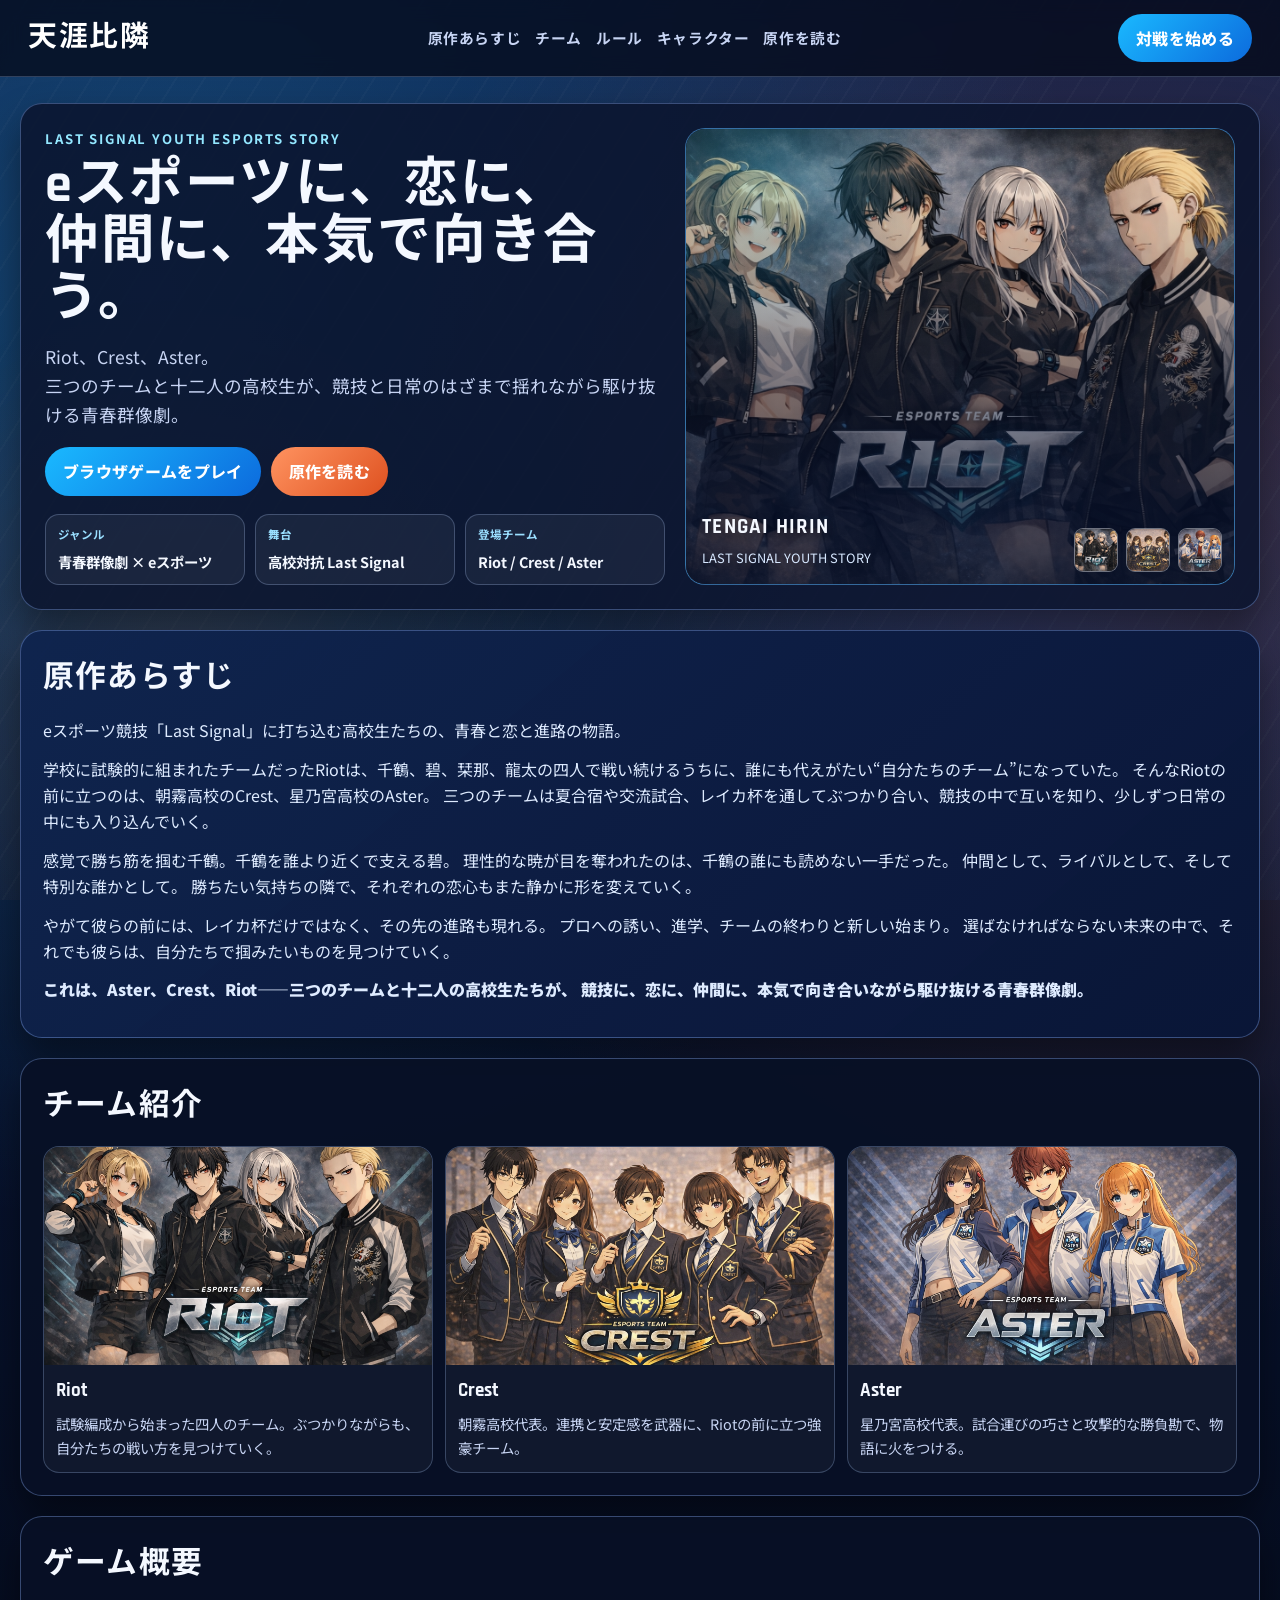
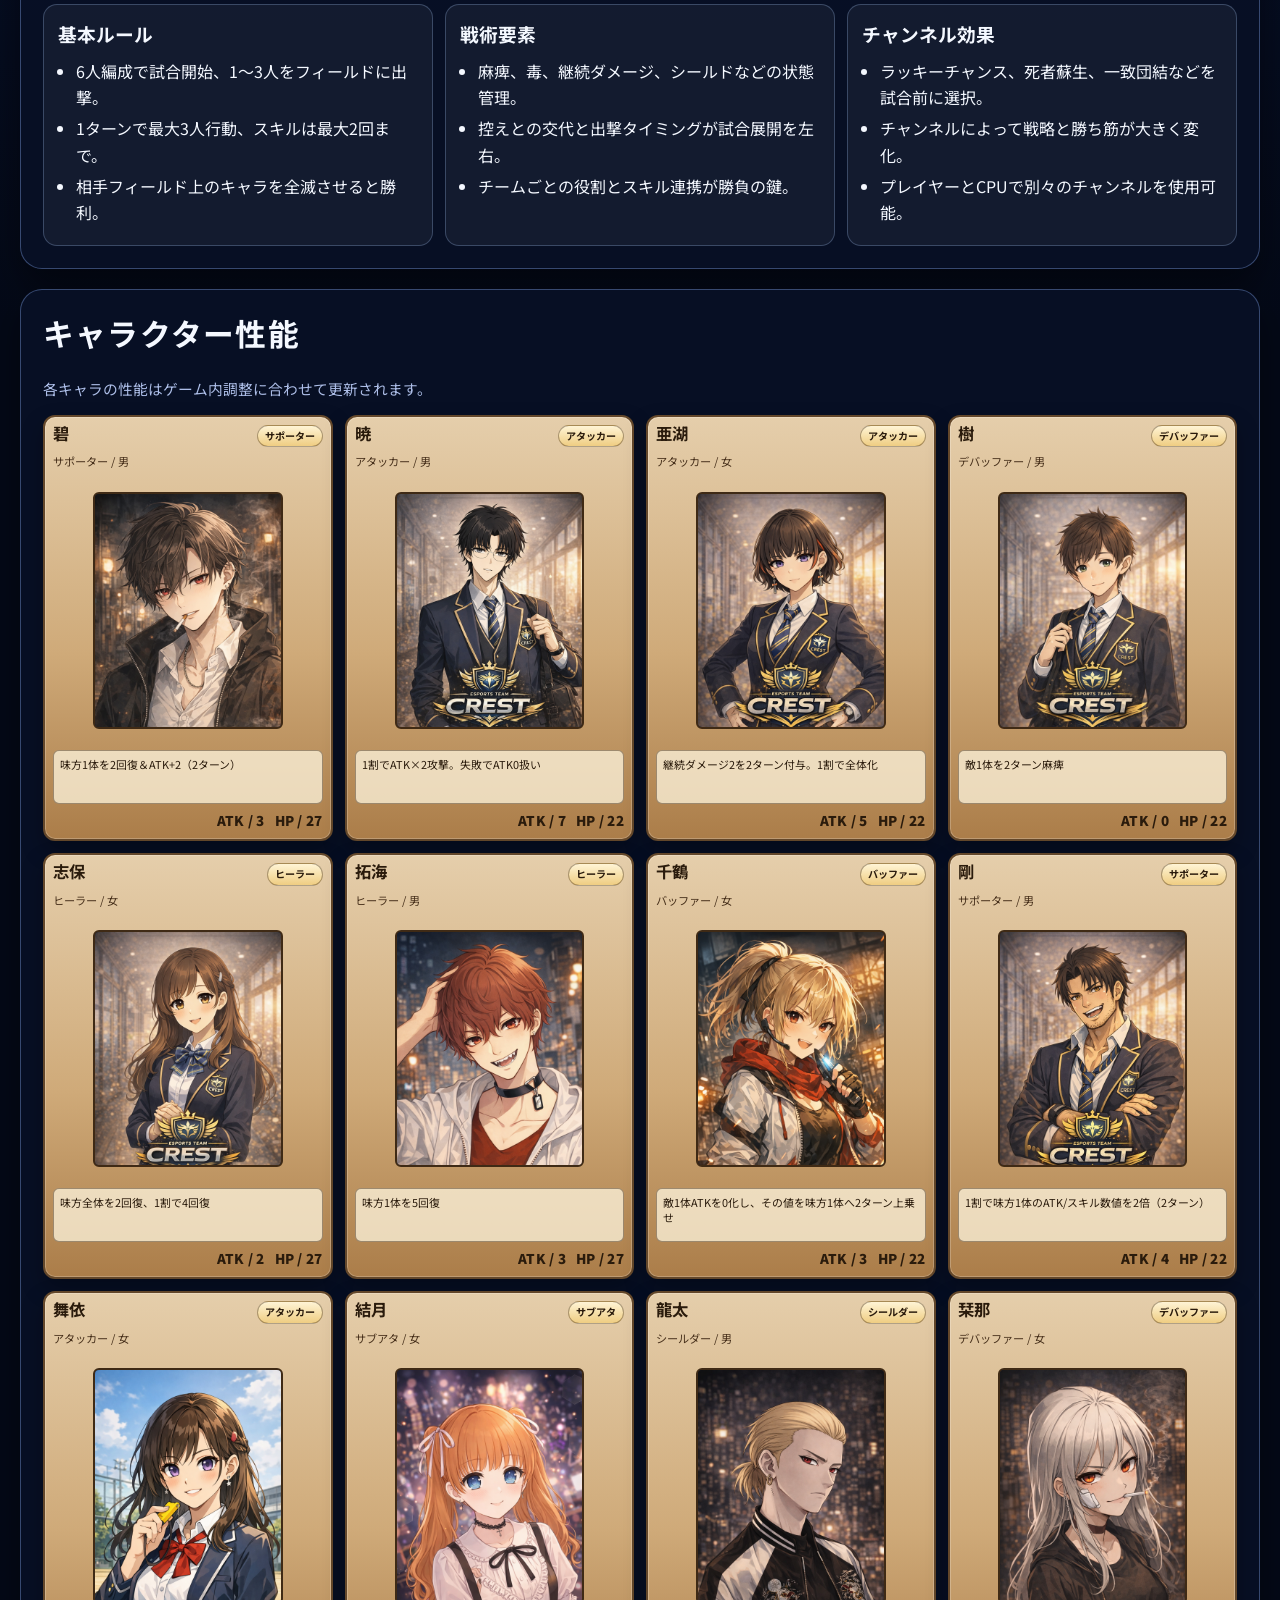
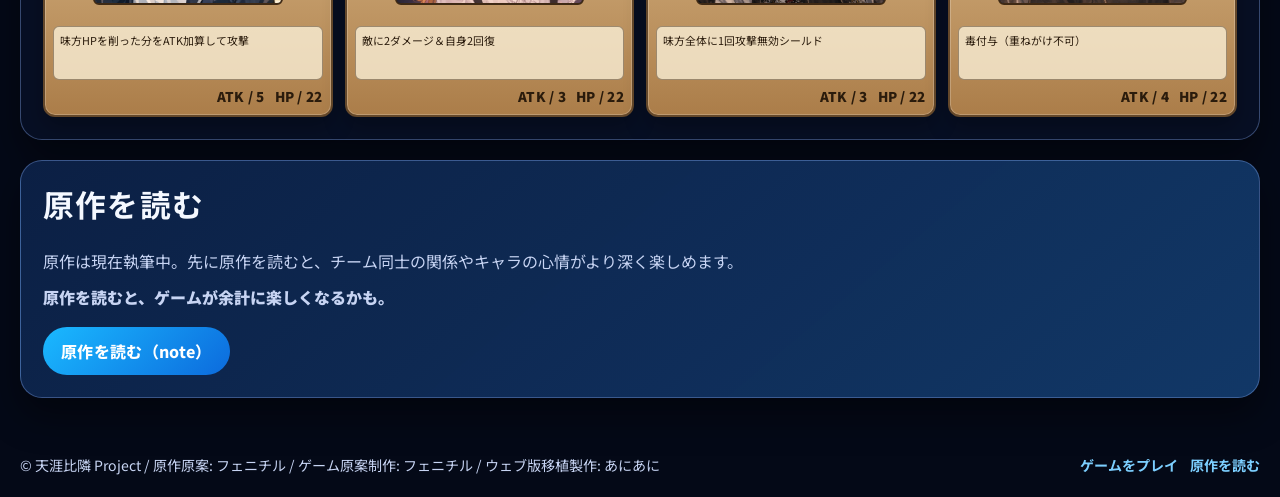
==== commit c86344ff: "Add files via upload" ====
--- a/index.html
+++ b/index.html
@@ -170,7 +170,7 @@
     </main>
 
     <footer class="site-footer">
-      <p>© 天涯比隣 Project / 原作: フェニチル / 制作: あにあに</p>
+      <p>© 天涯比隣 Project / 原作原案: フェニチル / ゲーム原案制作: フェニチル / ウェブ版移植製作: あにあに</p>
       <div>
         <a href="game.html">ゲームをプレイ</a>
         <a href="https://note.com/jz_fenichil" target="_blank" rel="noopener noreferrer">原作を読む</a>
